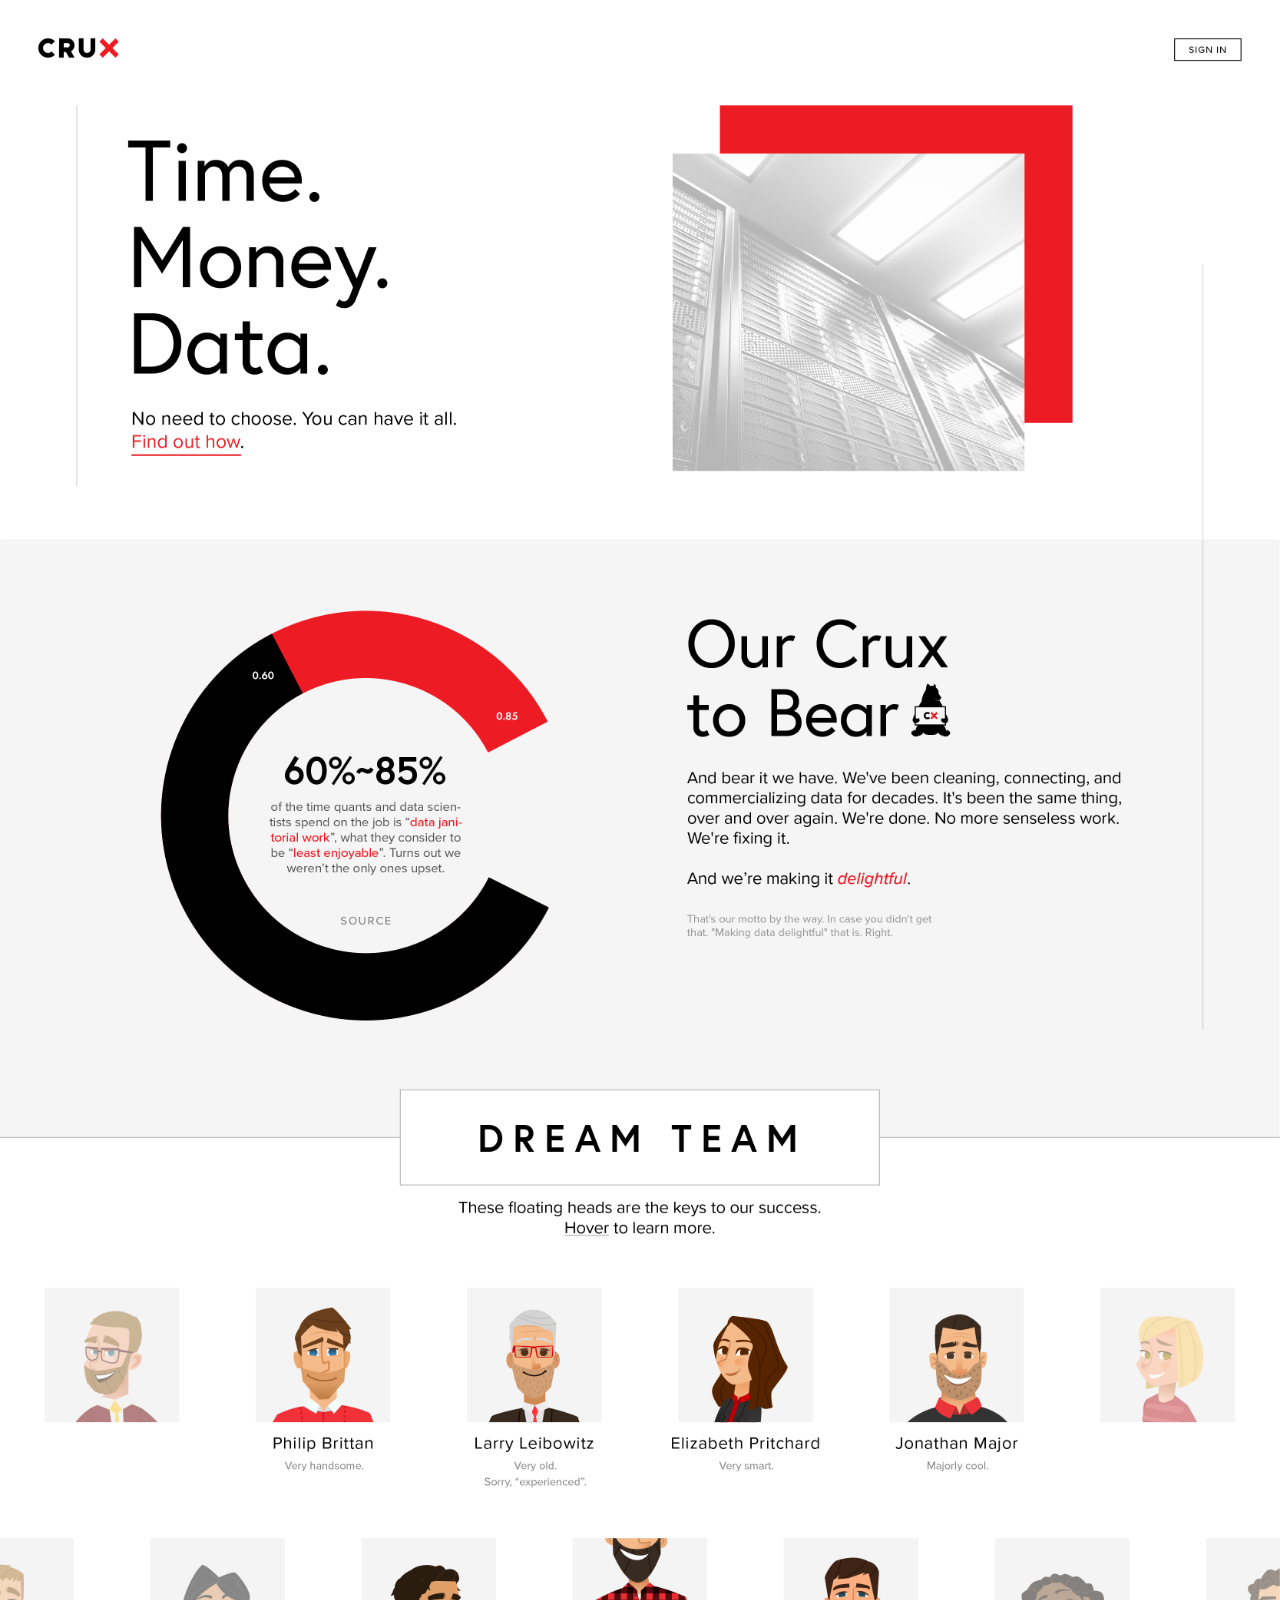
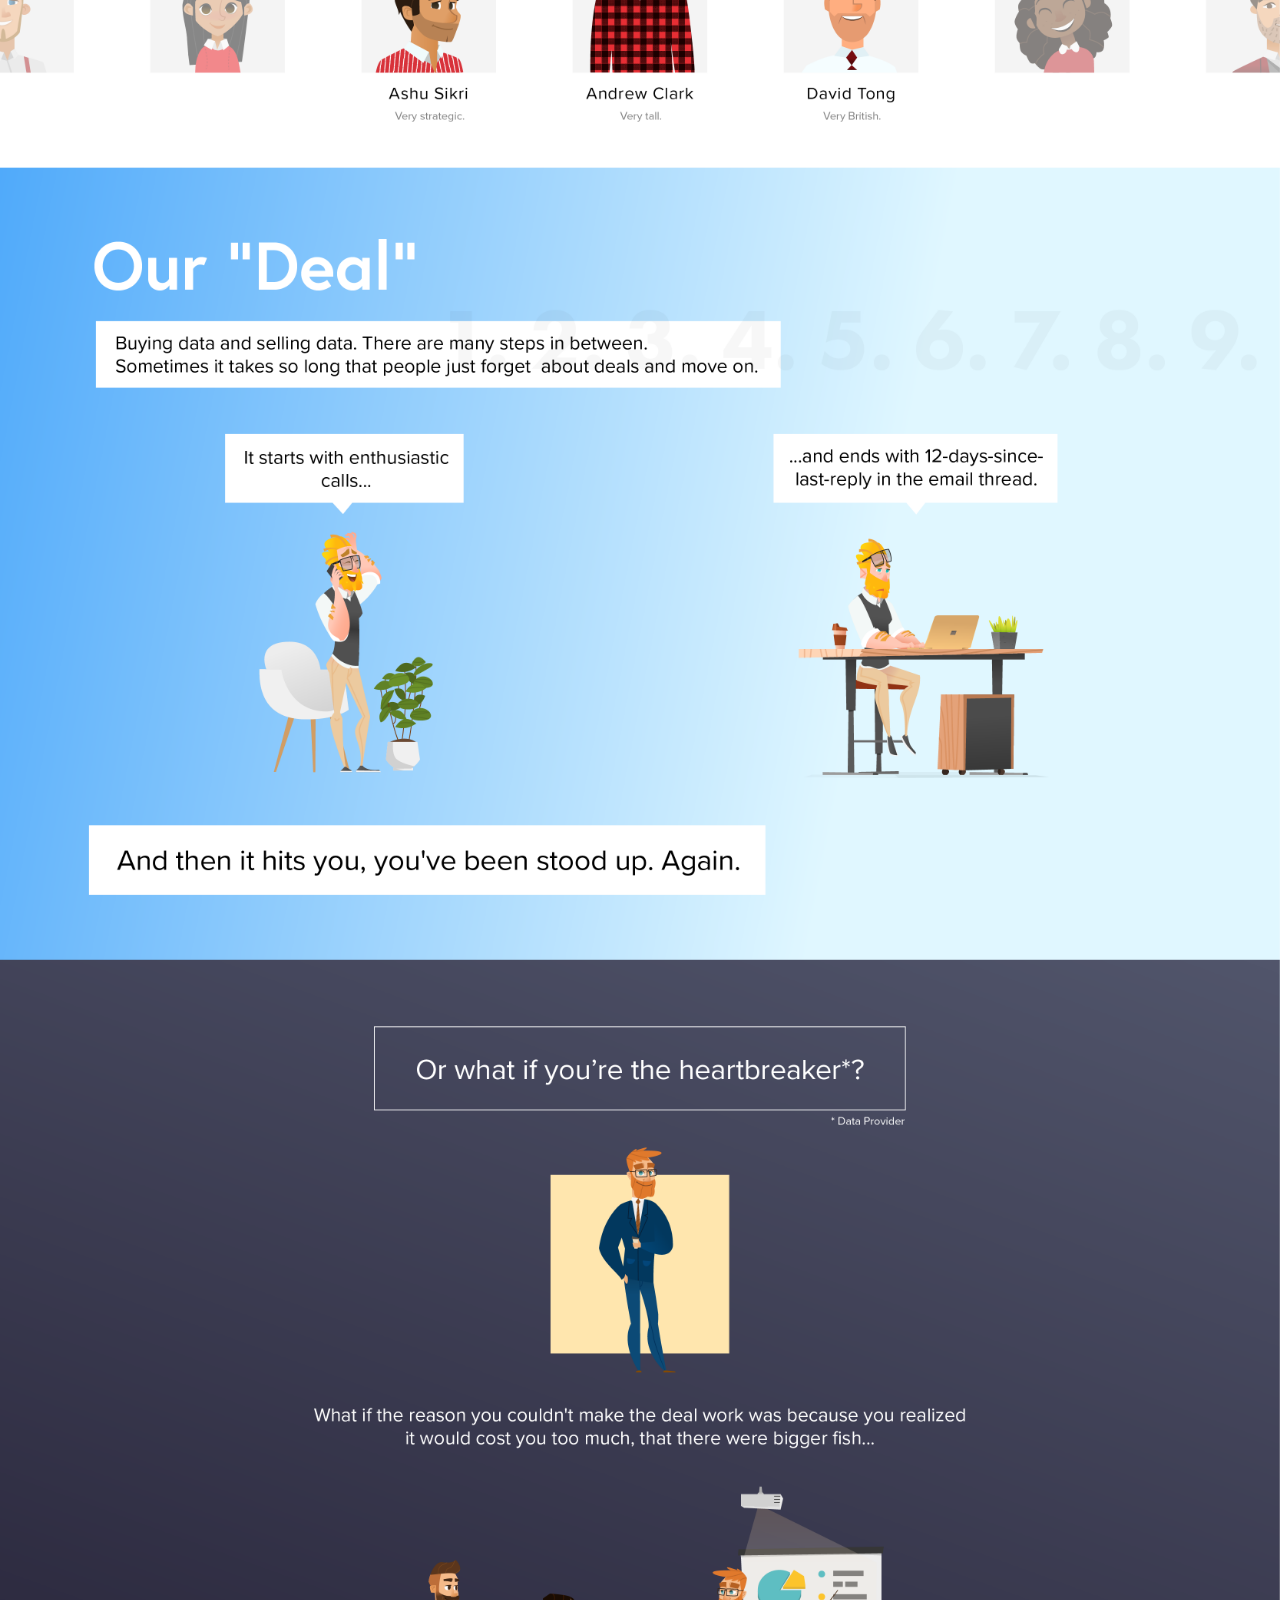
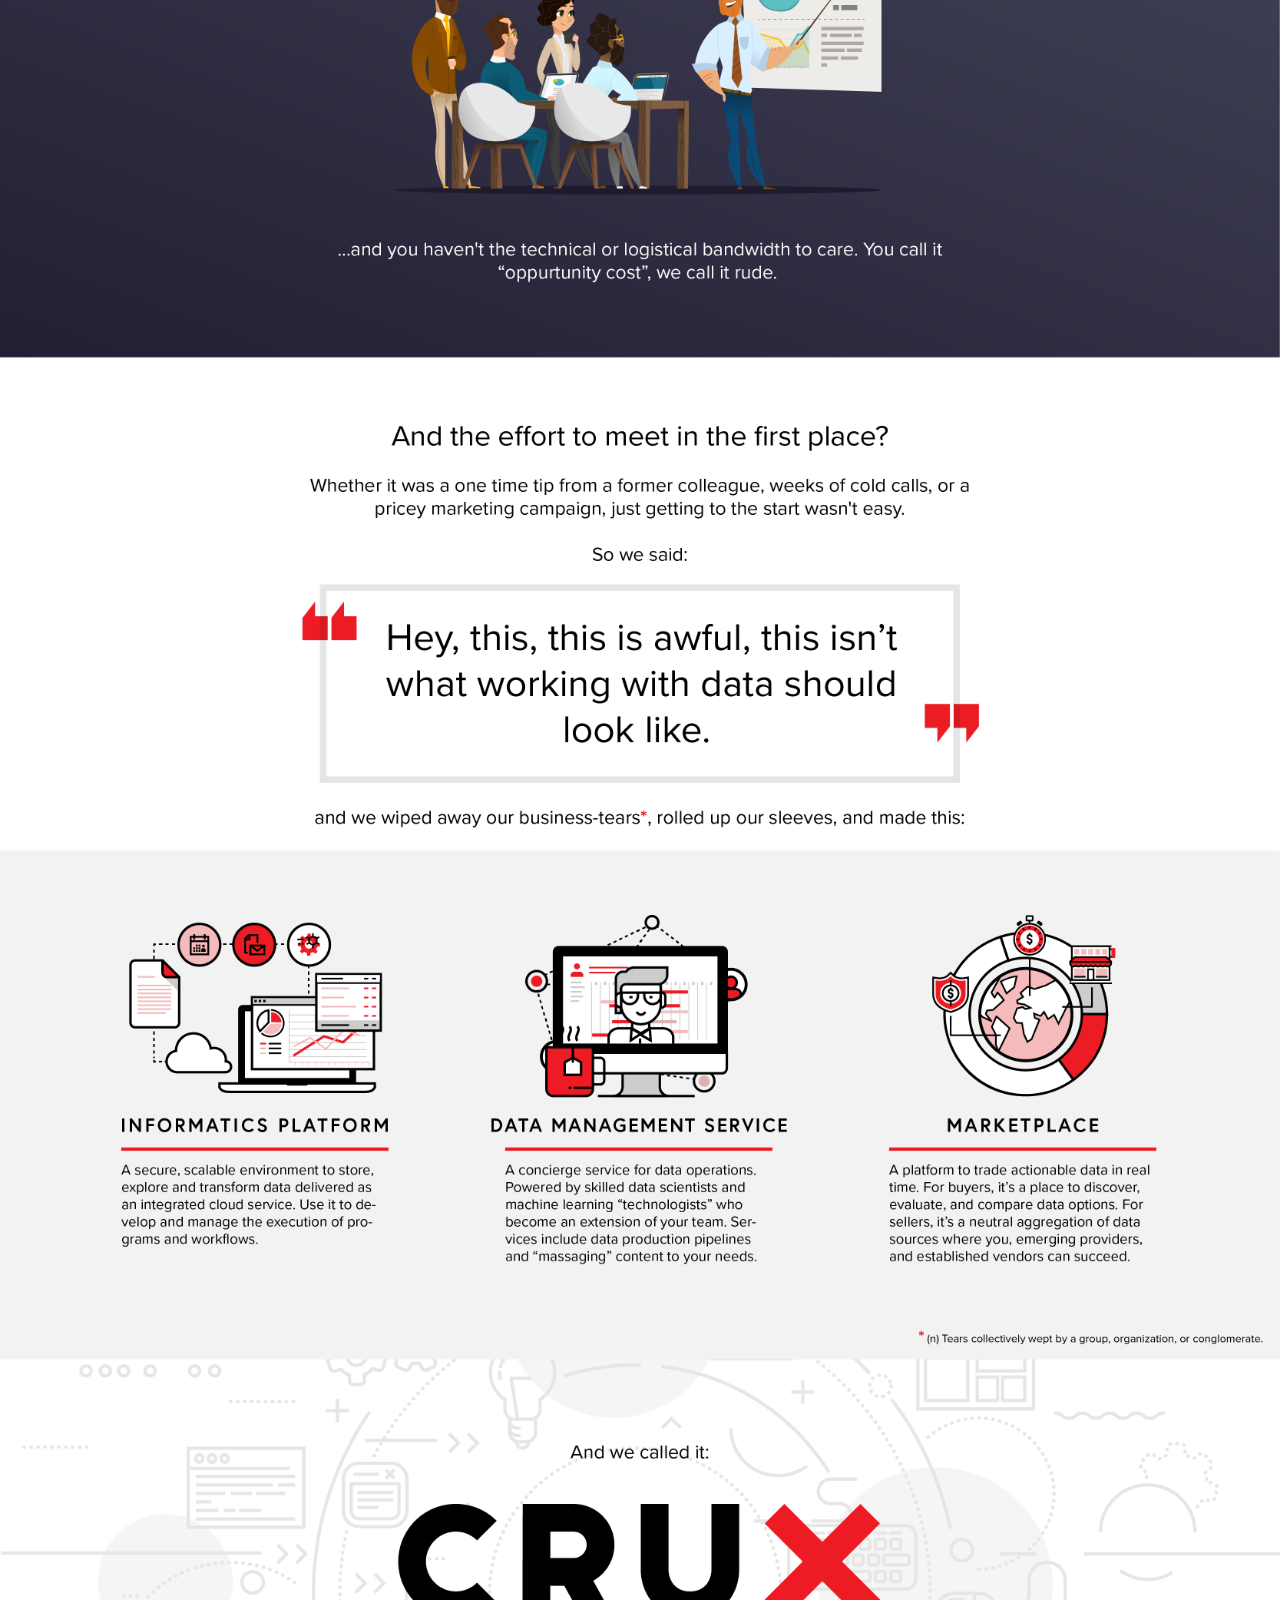
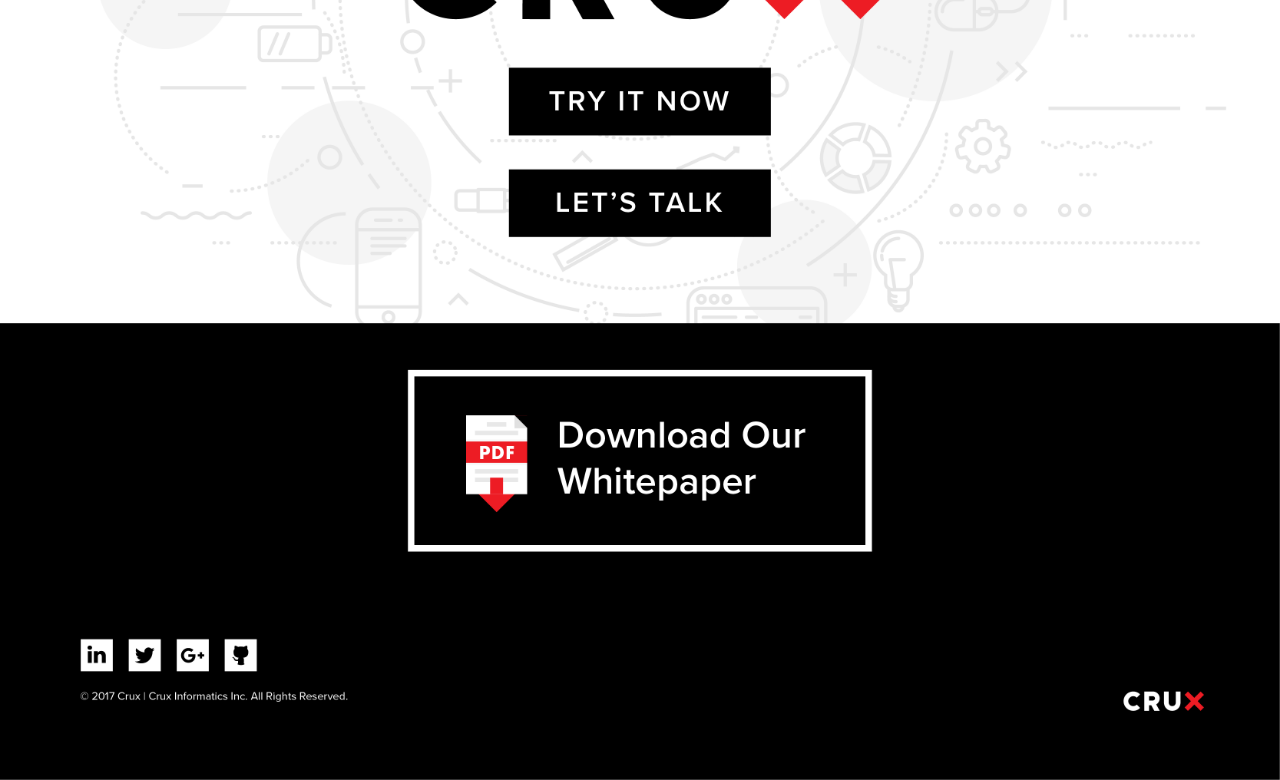
==== image-preview.html @ 1557953b "Initial commit. Sections A-B." ====
<!DOCTYPE html>
<html lang='en' >
	<head>
		<meta name='viewport' content='width=device-width, initial-scale=1'>
		<meta name='Content-type' content="text/html; charset=UTF-8">
		<meta charset="utf-8"/>

		<title>CRUX</title>

		<link rel='stylesheet' href='assets/css/main.css'>

		<link rel="apple-touch-icon" sizes="180x180" href="assets/img/favicon/apple-touch-icon.png">
		<link rel="icon" type="image/png" href="assets/img/favicon/favicon-32x32.png" sizes="32x32">
		<link rel="icon" type="image/png" href="assets/img/favicon/favicon-16x16.png" sizes="16x16">
		<link rel="manifest" href="assets/img/favicon/manifest.json">
		<link rel="mask-icon" href="assets/img/favicon/safari-pinned-tab.svg" color="#5bbad5">
		<link rel="shortcut icon" href="assets/img/favicon/favicon.ico">
		<meta name="msapplication-config" content="assets/img/favicon/browserconfig.xml">
		<meta name="theme-color" content="#ffffff">
	</head>

	<body>
		<div class='cip-image-preview' >
			<img src='assets/img/mockup-preview.png' />
		</div>
	</body>
</html>
---- assets/css/main.css ----
html{-webkit-tap-highlight-color:transparent;-webkit-text-size-adjust:100%;-ms-text-size-adjust:100%}body{height:100%;line-height:1.42857143;padding:0;width:100%}body *,body *:after,body *:before{-moz-box-sizing:border-box;-webkit-box-sizing:border-box;box-sizing:border-box}.cip-image-preview{height:100%;left:0;position:absolute;top:0;width:100%;background-color:grey}.cip-image-preview img{width:100%;position:absolute;top:0;left:-9999px;right:-9999px;margin:auto}.cip-main{display:-webkit-flex;display:flex;-webkit-flex-direction:column;flex-direction:column;height:100%;left:0;position:absolute;top:0;width:100%}.cip-row{display:-webkit-flex;display:flex;-webkit-flex:0 0 auto;flex:0 0 auto;-webkit-justify-content:center;justify-content:center;position:relative;width:100%}.cip-row-content{max-width:1920px;position:relative;width:100%}.cip-hidden{visibility:hidden}.cip-prefold{background-color:#FFF;z-index:5}.cip-prefold .cip-row-content{padding:48px}.cip-prefold-nav{display:-webkit-flex;display:flex;height:24px;position:relative;width:100%}.cip-prefold-nav-logo{-webkit-flex:0 0 auto;flex:0 0 auto;display:-webkit-flex;display:flex;height:100%;position:relative}.cip-prefold-nav-logo-cru{-webkit-flex:0 0 auto;flex:0 0 auto;position:relative;height:100%}.cip-prefold-nav-logo-x{-webkit-flex:0 0 auto;flex:0 0 auto;height:24px;margin-left:5.5px;margin-top:-.5px;position:relative;width:24px}.cip-prefold-nav-logo-x-1,.cip-prefold-nav-logo-x-2{bottom:-20px;height:28.14px;left:-20px;margin:auto;overflow:hidden;position:absolute;right:-20px;top:-20px;width:5.76px}.cip-prefold-nav-logo-x-1-fill,.cip-prefold-nav-logo-x-1-cover,.cip-prefold-nav-logo-x-2-fill,.cip-prefold-nav-logo-x-2-cover{height:100%;left:0;position:absolute;top:0;width:100%}.cip-prefold-nav-logo-x-1-fill,.cip-prefold-nav-logo-x-2-fill{background-color:#ED1C24;z-index:5}.cip-prefold-nav-logo-x-1-cover,.cip-prefold-nav-logo-x-2-cover{background-color:#000;z-index:6}.cip-prefold-nav-logo-x-1{-moz-transform:rotate(-45deg);-ms-transform:rotate(-45deg);-webkit-transform:rotate(-45deg);transform:rotate(-45deg)}.cip-prefold-nav-logo-x-2{-moz-transform:rotate(45deg);-ms-transform:rotate(45deg);-webkit-transform:rotate(45deg);transform:rotate(45deg)}.cip-prefold-nav-items{-webkit-flex:1 1 auto;flex:1 1 auto;position:relative}.cip-prefold-nav-signin-button{-moz-box-shadow:0 0 0 1px #000;-webkit-box-shadow:0 0 0 1px #000;box-shadow:0 0 0 1px #000;-webkit-flex:0 0 auto;flex:0 0 auto;height:28px;position:relative}.cip-prefold-nav-signin-button-text{-webkit-align-items:center;align-items:center;display:-webkit-flex;display:flex;font-family:'proxima-nova', sans-serif;font-size:12px;font-weight:500;height:100%;letter-spacing:1px;padding:0 16px;z-index:5}.cip-prefold-nav-signin-button-bg{height:100%;left:0;position:absolute;top:0;width:100%;background-color:#ED1C24;opacity:0;z-index:1}.cip-prefold-content{-webkit-align-items:center;align-items:center;padding:0vw 1.5vw;display:-webkit-flex;display:flex;-webkit-flex:1 1 auto;flex:1 1 auto;-webkit-justify-content:center;justify-content:center;height:100%;position:relative}@media screen and (min-width: 1920px){.cip-prefold-content{padding:0px 28.8px}}.cip-prefold-content-wrapper{display:-webkit-flex;display:flex;-webkit-align-items:center;align-items:center;height:30vw;margin-bottom:1.5vw;margin-top:3vw;position:relative;width:100%}@media screen and (min-width: 1920px){.cip-prefold-content-wrapper{height:576px;margin-bottom:28.8px;margin-top:57.6px}}.cip-prefold-left-line,.cip-prefold-right-line{-webkit-flex:0 0 auto;flex:0 0 auto;background-color:rgba(0,0,0,0.2);margin:0 calc(24px + 1.5%);position:relative;width:1px}.cip-prefold-left-line{height:100%}.cip-prefold-right-line{top:14vw;align-self:flex-start;height:calc(49.5vw + 132px)}@media screen and (min-width: 1920px){.cip-prefold-right-line{top:268.8px}}@media screen and (min-width: 1920px){.cip-prefold-right-line{height:1082px}}.cip-prefold-header{-webkit-flex:0 0 auto;flex:0 0 auto;position:relative;width:50%}.cip-prefold-header-main{font-size:6.75vw;margin-bottom:1.5vw;display:-webkit-flex;display:flex;-webkit-flex-direction:column;flex-direction:column;color:#000;font-family:'europa', sans-serif}@media screen and (min-width: 1920px){.cip-prefold-header-main{font-size:129.6px;margin-bottom:28.8px}}.cip-prefold-header-main-a,.cip-prefold-header-main-b,.cip-prefold-header-main-c{display:inline-block;overflow:hidden;position:relative}.cip-prefold-header-main-text{z-index:5}.cip-prefold-header-main-cover{background-color:#000;bottom:0;height:100%;left:0;position:absolute;width:100%;z-index:6}.cip-prefold-header-main-a{width:14.25vw}@media screen and (min-width: 1920px){.cip-prefold-header-main-a{width:273.6px}}.cip-prefold-header-main-a,.cip-prefold-header-main-c{line-height:6.75vw}@media screen and (min-width: 1920px){.cip-prefold-header-main-a,.cip-prefold-header-main-c{line-height:129.6px}}.cip-prefold-header-main-b{line-height:8.75vw;margin:-1vw 0vw;width:19.5vw}@media screen and (min-width: 1920px){.cip-prefold-header-main-b{line-height:168px;margin:-19.2px 0px;width:374.4px}}.cip-prefold-header-main-c{width:15vw}@media screen and (min-width: 1920px){.cip-prefold-header-main-c{width:288px}}.cip-prefold-header-sub{font-size:1.5vw;line-height:1.875vw;margin-bottom:.75vw;font-family:'proxima-nova', sans-serif;position:relative}@media screen and (min-width: 1920px){.cip-prefold-header-sub{font-size:28.8px;line-height:36px;margin-bottom:14.4px}}.cip-prefold-header-sub-message{width:25.5vw;overflow:hidden;position:relative}@media screen and (min-width: 1920px){.cip-prefold-header-sub-message{width:489.6px}}.cip-prefold-header-sub-message-text{color:#000;z-index:5}.cip-prefold-header-sub-message-cover{height:100%;left:0;position:absolute;top:0;width:100%;background-color:#000;z-index:6}.cip-prefold-header-sub-link{display:inline-block;color:#ED1C24;overflow:hidden;position:relative}.cip-prefold-header-sub-link-underline{background-color:#ED1C24;height:2px;position:relative;width:100%}.cip-prefold-header-sub-link-text{z-index:5}.cip-prefold-header-sub-link-cover{height:100%;left:0;position:absolute;top:0;width:100%;background-color:#ED1C24;z-index:6}.cip-prefold-graphic{-webkit-align-items:center;align-items:center;display:-webkit-flex;display:flex;-webkit-flex:0 0 auto;flex:0 0 auto;position:relative;width:50%}.cip-prefold-graphic-content{height:27.25vw;width:31.75vw;top:-.75vw;-webkit-flex:0 0 auto;flex:0 0 auto;margin-left:48px;position:relative}@media screen and (min-width: 1920px){.cip-prefold-graphic-content{height:523.2px;width:609.6px;top:-14.4px}}.cip-prefold-graphic-content-media,.cip-prefold-graphic-content-shadow{height:23.5vw;width:28vw;position:absolute}@media screen and (min-width: 1920px){.cip-prefold-graphic-content-media,.cip-prefold-graphic-content-shadow{height:451.2px;width:537.6px}}.cip-prefold-graphic-content-media-cover,.cip-prefold-graphic-content-shadow-cover{height:100%;left:0;position:absolute;top:0;width:100%}.cip-prefold-graphic-content-media{background-color:#FFF;bottom:0;left:0;overflow:hidden;z-index:5}.cip-prefold-graphic-content-media-video{height:100%;left:-999px;margin:auto;opacity:.2;position:absolute;right:-999px;top:0;z-index:5}.cip-prefold-graphic-content-media-cover{background-color:#000;z-index:6}.cip-prefold-graphic-content-shadow{overflow:hidden;right:0;top:0;z-index:4}.cip-prefold-graphic-content-shadow-fill{height:100%;left:0;position:absolute;top:0;width:100%;background-color:#ED1C24;z-index:5}.cip-prefold-graphic-content-shadow-cover{background-color:#d4161d;z-index:6}.cip-about{background-color:#f5f5f5}.cip-about .cip-row-content{display:-webkit-flex;display:flex;padding:84px 48px}.cip-about-graphic{display:-webkit-flex;display:flex;-webkit-flex:0 0 auto;flex:0 0 auto;-webkit-justify-content:center;justify-content:center;position:relative;width:50%}.cip-about-chart{height:32vw;width:32vw;-webkit-align-items:center;align-items:center;-webkit-justify-content:center;justify-content:center;display:-webkit-flex;display:flex;position:relative}@media screen and (min-width: 1920px){.cip-about-chart{height:614.4px;width:614.4px}}.cip-about-chart-circle{height:100%;left:0;position:absolute;top:0;width:100%;-moz-border-radius:50%;-webkit-border-radius:50%;border-radius:50%;overflow:hidden;z-index:4}.cip-about-chart-label-a,.cip-about-chart-label-b{overflow:hidden;position:absolute;z-index:6}.cip-about-chart-label-a-text,.cip-about-chart-label-b-text{color:#FFF;font-family:'futura-pt', sans-serif;font-size:14px;font-weight:600;text-align:center;z-index:5}.cip-about-chart-label-a-cover,.cip-about-chart-label-b-cover{height:100%;left:0;position:absolute;top:0;width:100%;background-color:#FFF;z-index:6}.cip-about-chart-label-a{top:7.25vw;left:4.125vw}@media screen and (min-width: 1920px){.cip-about-chart-label-a{top:139.2px;left:79.2px}}.cip-about-chart-label-b{top:4.5vw;right:7.25vw}@media screen and (min-width: 1920px){.cip-about-chart-label-b{top:86.4px;right:139.2px}}.cip-about-chart-content{-webkit-align-items:center;align-items:center;-moz-border-radius:50%;-webkit-border-radius:50%;border-radius:50%;display:-webkit-flex;display:flex;-webkit-flex-direction:column;flex-direction:column;height:21.5vw;padding:0vw 3vw;width:21.5vw;background-color:#f5f5f5;overflow:hidden;position:relative;z-index:5}@media screen and (min-width: 1920px){.cip-about-chart-content{height:412.8px;padding:0px 57.6px;width:412.8px}}.cip-about-chart-content-title{font-size:3vw;margin-top:3.75vw;font-family:'europa', sans-serif;font-weight:700;overflow:hidden;position:relative}@media screen and (min-width: 1920px){.cip-about-chart-content-title{font-size:57.6px;margin-top:72px}}.cip-about-chart-content-title-text{z-index:5}.cip-about-chart-content-title-cover{height:100%;left:0;position:absolute;top:0;width:100%;background-color:#ED1C24;z-index:6}.cip-about-chart-content-message{font-size:1vw;margin-top:.375vw;font-family:'proxima-nova', sans-serif;overflow:hidden;position:relative;text-align:center}@media screen and (min-width: 1920px){.cip-about-chart-content-message{font-size:19.2px;margin-top:7.2px}}.cip-about-chart-content-message b{color:#ED1C24;font-weight:500}.cip-about-chart-content-message-text{z-index:5}.cip-about-chart-content-message-cover{height:100%;left:0;position:absolute;top:0;width:100%;background-color:#000;z-index:6}.cip-about-chart-content-source{margin-bottom:3vw;color:#737373;font-family:'proxima-nova', sans-serif;font-size:14px;font-weight:500;letter-spacing:1.25px;margin-top:auto;overflow:hidden;position:relative}@media screen and (min-width: 1920px){.cip-about-chart-content-source{margin-bottom:57.6px}}.cip-about-chart-content-source-text{z-index:5}.cip-about-chart-content-source-cover{height:100%;left:0;position:absolute;top:0;width:100%;background-color:#000;z-index:6}.cip-about-message{-webkit-flex:0 0 auto;flex:0 0 auto;padding:0 48px;position:relative;width:50%}.cip-about-message-header{color:#8c8c8c;font-family:'proxima-nova', sans-serif;font-size:14px;font-weight:500;letter-spacing:1.25px;display:inline-block}.cip-about-message-header-divider{background-color:#ED1C24;height:2px;position:relative;width:100%;margin-bottom:6px}.cip-about-message-title{margin-bottom:1.5vw;position:relative}@media screen and (min-width: 1920px){.cip-about-message-title{margin-bottom:28.8px}}.cip-about-message-title-text{font-size:5.25vw;line-height:5.25vw;color:#000;font-family:'europa', sans-serif}@media screen and (min-width: 1920px){.cip-about-message-title-text{font-size:100.8px;line-height:100.8px}}.cip-about-message-title-bear{height:3.75vw;margin-left:-.5vw;width:3vw;display:inline-block;position:relative;overflow:hidden}@media screen and (min-width: 1920px){.cip-about-message-title-bear{height:72px;margin-left:-9.6px;width:57.6px}}.cip-about-message-title-bear-graphic{bottom:0;height:100%;left:-100px;margin:auto;position:absolute;right:-100px;z-index:5}.cip-about-message-title-bear-cover{height:100%;left:0;position:absolute;top:0;width:100%;background-color:#000;z-index:6}.cip-about-message-content{font-size:1.375vw;width:36.25vw;color:#000;font-family:'proxima-nova', sans-serif}@media screen and (min-width: 1920px){.cip-about-message-content{font-size:26.4px;width:696px}}.cip-about-message-content i{font-weight:500;font-style:italic;color:#ED1C24}.cip-about-message-minor{margin-top:1.5vw;color:#999;font-family:'proxima-nova', sans-serif;font-size:14px}@media screen and (min-width: 1920px){.cip-about-message-minor{margin-top:28.8px}}.cip-team{background-color:#000;height:150%}.cip-team .cip-row-content{-webkit-align-items:center;align-items:center;-webkit-justify-content:center;justify-content:center;display:-webkit-flex;display:flex;-webkit-flex-direction:column;flex-direction:column;height:100%;padding:48px}.cip-team-temp-title{font-family:'europa', sans-serif;color:#FFF;font-size:72px}.cip-team-temp-subtitle{font-family:'proxima-nova', sans-serif;color:#FFF;font-size:24px;text-align:center;max-width:50%}
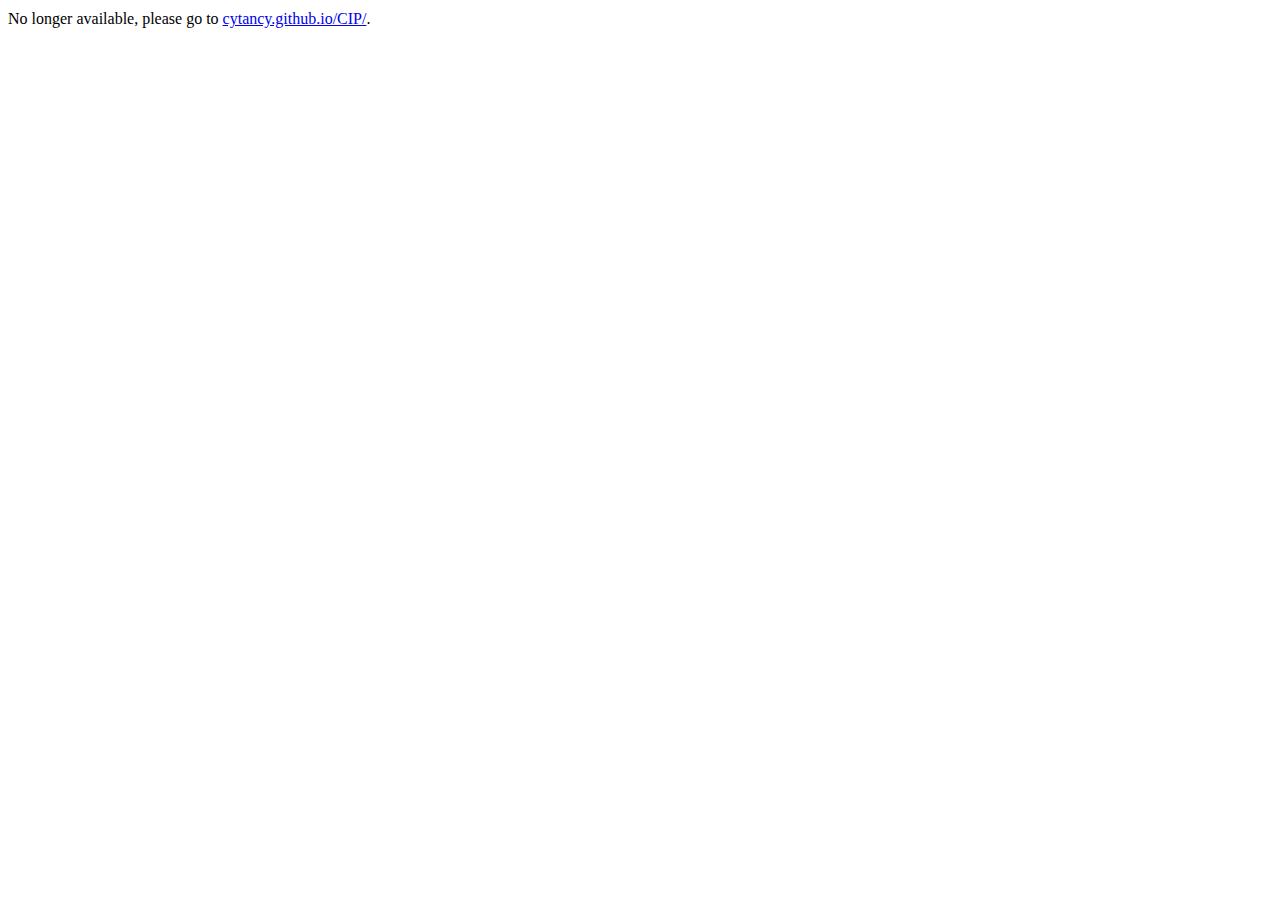
==== commit c19d209d: "almost done" ====
--- a/image-preview.html
+++ b/image-preview.html
@@ -20,8 +20,6 @@
 	</head>
 
 	<body>
-		<div class='cip-image-preview' >
-			<img src='assets/img/mockup-preview.png' />
-		</div>
+		No longer available, please go to <a href='cytancy.github.io/CIP/'>cytancy.github.io/CIP/</a>.
 	</body>
 </html>
--- a/assets/css/main.css
+++ b/assets/css/main.css
@@ -1 +1 @@
-html{-webkit-tap-highlight-color:transparent;-webkit-text-size-adjust:100%;-ms-text-size-adjust:100%}body{height:100%;line-height:1.42857143;padding:0;width:100%}body *,body *:after,body *:before{-moz-box-sizing:border-box;-webkit-box-sizing:border-box;box-sizing:border-box}.cip-image-preview{height:100%;left:0;position:absolute;top:0;width:100%;background-color:grey}.cip-image-preview img{width:100%;position:absolute;top:0;left:-9999px;right:-9999px;margin:auto}.cip-main{display:-webkit-flex;display:flex;-webkit-flex-direction:column;flex-direction:column;height:100%;left:0;position:absolute;top:0;width:100%}.cip-row{display:-webkit-flex;display:flex;-webkit-flex:0 0 auto;flex:0 0 auto;-webkit-justify-content:center;justify-content:center;position:relative;width:100%}.cip-row-content{max-width:1920px;position:relative;width:100%}.cip-hidden{visibility:hidden}.cip-prefold{background-color:#FFF;z-index:5}.cip-prefold .cip-row-content{padding:48px}.cip-prefold-nav{display:-webkit-flex;display:flex;height:24px;position:relative;width:100%}.cip-prefold-nav-logo{-webkit-flex:0 0 auto;flex:0 0 auto;display:-webkit-flex;display:flex;height:100%;position:relative}.cip-prefold-nav-logo-cru{-webkit-flex:0 0 auto;flex:0 0 auto;position:relative;height:100%}.cip-prefold-nav-logo-x{-webkit-flex:0 0 auto;flex:0 0 auto;height:24px;margin-left:5.5px;margin-top:-.5px;position:relative;width:24px}.cip-prefold-nav-logo-x-1,.cip-prefold-nav-logo-x-2{bottom:-20px;height:28.14px;left:-20px;margin:auto;overflow:hidden;position:absolute;right:-20px;top:-20px;width:5.76px}.cip-prefold-nav-logo-x-1-fill,.cip-prefold-nav-logo-x-1-cover,.cip-prefold-nav-logo-x-2-fill,.cip-prefold-nav-logo-x-2-cover{height:100%;left:0;position:absolute;top:0;width:100%}.cip-prefold-nav-logo-x-1-fill,.cip-prefold-nav-logo-x-2-fill{background-color:#ED1C24;z-index:5}.cip-prefold-nav-logo-x-1-cover,.cip-prefold-nav-logo-x-2-cover{background-color:#000;z-index:6}.cip-prefold-nav-logo-x-1{-moz-transform:rotate(-45deg);-ms-transform:rotate(-45deg);-webkit-transform:rotate(-45deg);transform:rotate(-45deg)}.cip-prefold-nav-logo-x-2{-moz-transform:rotate(45deg);-ms-transform:rotate(45deg);-webkit-transform:rotate(45deg);transform:rotate(45deg)}.cip-prefold-nav-items{-webkit-flex:1 1 auto;flex:1 1 auto;position:relative}.cip-prefold-nav-signin-button{-moz-box-shadow:0 0 0 1px #000;-webkit-box-shadow:0 0 0 1px #000;box-shadow:0 0 0 1px #000;-webkit-flex:0 0 auto;flex:0 0 auto;height:28px;position:relative}.cip-prefold-nav-signin-button-text{-webkit-align-items:center;align-items:center;display:-webkit-flex;display:flex;font-family:'proxima-nova', sans-serif;font-size:12px;font-weight:500;height:100%;letter-spacing:1px;padding:0 16px;z-index:5}.cip-prefold-nav-signin-button-bg{height:100%;left:0;position:absolute;top:0;width:100%;background-color:#ED1C24;opacity:0;z-index:1}.cip-prefold-content{-webkit-align-items:center;align-items:center;padding:0vw 1.5vw;display:-webkit-flex;display:flex;-webkit-flex:1 1 auto;flex:1 1 auto;-webkit-justify-content:center;justify-content:center;height:100%;position:relative}@media screen and (min-width: 1920px){.cip-prefold-content{padding:0px 28.8px}}.cip-prefold-content-wrapper{display:-webkit-flex;display:flex;-webkit-align-items:center;align-items:center;height:30vw;margin-bottom:1.5vw;margin-top:3vw;position:relative;width:100%}@media screen and (min-width: 1920px){.cip-prefold-content-wrapper{height:576px;margin-bottom:28.8px;margin-top:57.6px}}.cip-prefold-left-line,.cip-prefold-right-line{-webkit-flex:0 0 auto;flex:0 0 auto;background-color:rgba(0,0,0,0.2);margin:0 calc(24px + 1.5%);position:relative;width:1px}.cip-prefold-left-line{height:100%}.cip-prefold-right-line{top:14vw;align-self:flex-start;height:calc(49.5vw + 132px)}@media screen and (min-width: 1920px){.cip-prefold-right-line{top:268.8px}}@media screen and (min-width: 1920px){.cip-prefold-right-line{height:1082px}}.cip-prefold-header{-webkit-flex:0 0 auto;flex:0 0 auto;position:relative;width:50%}.cip-prefold-header-main{font-size:6.75vw;margin-bottom:1.5vw;display:-webkit-flex;display:flex;-webkit-flex-direction:column;flex-direction:column;color:#000;font-family:'europa', sans-serif}@media screen and (min-width: 1920px){.cip-prefold-header-main{font-size:129.6px;margin-bottom:28.8px}}.cip-prefold-header-main-a,.cip-prefold-header-main-b,.cip-prefold-header-main-c{display:inline-block;overflow:hidden;position:relative}.cip-prefold-header-main-text{z-index:5}.cip-prefold-header-main-cover{background-color:#000;bottom:0;height:100%;left:0;position:absolute;width:100%;z-index:6}.cip-prefold-header-main-a{width:14.25vw}@media screen and (min-width: 1920px){.cip-prefold-header-main-a{width:273.6px}}.cip-prefold-header-main-a,.cip-prefold-header-main-c{line-height:6.75vw}@media screen and (min-width: 1920px){.cip-prefold-header-main-a,.cip-prefold-header-main-c{line-height:129.6px}}.cip-prefold-header-main-b{line-height:8.75vw;margin:-1vw 0vw;width:19.5vw}@media screen and (min-width: 1920px){.cip-prefold-header-main-b{line-height:168px;margin:-19.2px 0px;width:374.4px}}.cip-prefold-header-main-c{width:15vw}@media screen and (min-width: 1920px){.cip-prefold-header-main-c{width:288px}}.cip-prefold-header-sub{font-size:1.5vw;line-height:1.875vw;margin-bottom:.75vw;font-family:'proxima-nova', sans-serif;position:relative}@media screen and (min-width: 1920px){.cip-prefold-header-sub{font-size:28.8px;line-height:36px;margin-bottom:14.4px}}.cip-prefold-header-sub-message{width:25.5vw;overflow:hidden;position:relative}@media screen and (min-width: 1920px){.cip-prefold-header-sub-message{width:489.6px}}.cip-prefold-header-sub-message-text{color:#000;z-index:5}.cip-prefold-header-sub-message-cover{height:100%;left:0;position:absolute;top:0;width:100%;background-color:#000;z-index:6}.cip-prefold-header-sub-link{display:inline-block;color:#ED1C24;overflow:hidden;position:relative}.cip-prefold-header-sub-link-underline{background-color:#ED1C24;height:2px;position:relative;width:100%}.cip-prefold-header-sub-link-text{z-index:5}.cip-prefold-header-sub-link-cover{height:100%;left:0;position:absolute;top:0;width:100%;background-color:#ED1C24;z-index:6}.cip-prefold-graphic{-webkit-align-items:center;align-items:center;display:-webkit-flex;display:flex;-webkit-flex:0 0 auto;flex:0 0 auto;position:relative;width:50%}.cip-prefold-graphic-content{height:27.25vw;width:31.75vw;top:-.75vw;-webkit-flex:0 0 auto;flex:0 0 auto;margin-left:48px;position:relative}@media screen and (min-width: 1920px){.cip-prefold-graphic-content{height:523.2px;width:609.6px;top:-14.4px}}.cip-prefold-graphic-content-media,.cip-prefold-graphic-content-shadow{height:23.5vw;width:28vw;position:absolute}@media screen and (min-width: 1920px){.cip-prefold-graphic-content-media,.cip-prefold-graphic-content-shadow{height:451.2px;width:537.6px}}.cip-prefold-graphic-content-media-cover,.cip-prefold-graphic-content-shadow-cover{height:100%;left:0;position:absolute;top:0;width:100%}.cip-prefold-graphic-content-media{background-color:#FFF;bottom:0;left:0;overflow:hidden;z-index:5}.cip-prefold-graphic-content-media-video{height:100%;left:-999px;margin:auto;opacity:.2;position:absolute;right:-999px;top:0;z-index:5}.cip-prefold-graphic-content-media-cover{background-color:#000;z-index:6}.cip-prefold-graphic-content-shadow{overflow:hidden;right:0;top:0;z-index:4}.cip-prefold-graphic-content-shadow-fill{height:100%;left:0;position:absolute;top:0;width:100%;background-color:#ED1C24;z-index:5}.cip-prefold-graphic-content-shadow-cover{background-color:#d4161d;z-index:6}.cip-about{background-color:#f5f5f5}.cip-about .cip-row-content{display:-webkit-flex;display:flex;padding:84px 48px}.cip-about-graphic{display:-webkit-flex;display:flex;-webkit-flex:0 0 auto;flex:0 0 auto;-webkit-justify-content:center;justify-content:center;position:relative;width:50%}.cip-about-chart{height:32vw;width:32vw;-webkit-align-items:center;align-items:center;-webkit-justify-content:center;justify-content:center;display:-webkit-flex;display:flex;position:relative}@media screen and (min-width: 1920px){.cip-about-chart{height:614.4px;width:614.4px}}.cip-about-chart-circle{height:100%;left:0;position:absolute;top:0;width:100%;-moz-border-radius:50%;-webkit-border-radius:50%;border-radius:50%;overflow:hidden;z-index:4}.cip-about-chart-label-a,.cip-about-chart-label-b{overflow:hidden;position:absolute;z-index:6}.cip-about-chart-label-a-text,.cip-about-chart-label-b-text{color:#FFF;font-family:'futura-pt', sans-serif;font-size:14px;font-weight:600;text-align:center;z-index:5}.cip-about-chart-label-a-cover,.cip-about-chart-label-b-cover{height:100%;left:0;position:absolute;top:0;width:100%;background-color:#FFF;z-index:6}.cip-about-chart-label-a{top:7.25vw;left:4.125vw}@media screen and (min-width: 1920px){.cip-about-chart-label-a{top:139.2px;left:79.2px}}.cip-about-chart-label-b{top:4.5vw;right:7.25vw}@media screen and (min-width: 1920px){.cip-about-chart-label-b{top:86.4px;right:139.2px}}.cip-about-chart-content{-webkit-align-items:center;align-items:center;-moz-border-radius:50%;-webkit-border-radius:50%;border-radius:50%;display:-webkit-flex;display:flex;-webkit-flex-direction:column;flex-direction:column;height:21.5vw;padding:0vw 3vw;width:21.5vw;background-color:#f5f5f5;overflow:hidden;position:relative;z-index:5}@media screen and (min-width: 1920px){.cip-about-chart-content{height:412.8px;padding:0px 57.6px;width:412.8px}}.cip-about-chart-content-title{font-size:3vw;margin-top:3.75vw;font-family:'europa', sans-serif;font-weight:700;overflow:hidden;position:relative}@media screen and (min-width: 1920px){.cip-about-chart-content-title{font-size:57.6px;margin-top:72px}}.cip-about-chart-content-title-text{z-index:5}.cip-about-chart-content-title-cover{height:100%;left:0;position:absolute;top:0;width:100%;background-color:#ED1C24;z-index:6}.cip-about-chart-content-message{font-size:1vw;margin-top:.375vw;font-family:'proxima-nova', sans-serif;overflow:hidden;position:relative;text-align:center}@media screen and (min-width: 1920px){.cip-about-chart-content-message{font-size:19.2px;margin-top:7.2px}}.cip-about-chart-content-message b{color:#ED1C24;font-weight:500}.cip-about-chart-content-message-text{z-index:5}.cip-about-chart-content-message-cover{height:100%;left:0;position:absolute;top:0;width:100%;background-color:#000;z-index:6}.cip-about-chart-content-source{margin-bottom:3vw;color:#737373;font-family:'proxima-nova', sans-serif;font-size:14px;font-weight:500;letter-spacing:1.25px;margin-top:auto;overflow:hidden;position:relative}@media screen and (min-width: 1920px){.cip-about-chart-content-source{margin-bottom:57.6px}}.cip-about-chart-content-source-text{z-index:5}.cip-about-chart-content-source-cover{height:100%;left:0;position:absolute;top:0;width:100%;background-color:#000;z-index:6}.cip-about-message{-webkit-flex:0 0 auto;flex:0 0 auto;padding:0 48px;position:relative;width:50%}.cip-about-message-header{color:#8c8c8c;font-family:'proxima-nova', sans-serif;font-size:14px;font-weight:500;letter-spacing:1.25px;display:inline-block}.cip-about-message-header-divider{background-color:#ED1C24;height:2px;position:relative;width:100%;margin-bottom:6px}.cip-about-message-title{margin-bottom:1.5vw;position:relative}@media screen and (min-width: 1920px){.cip-about-message-title{margin-bottom:28.8px}}.cip-about-message-title-text{font-size:5.25vw;line-height:5.25vw;color:#000;font-family:'europa', sans-serif}@media screen and (min-width: 1920px){.cip-about-message-title-text{font-size:100.8px;line-height:100.8px}}.cip-about-message-title-bear{height:3.75vw;margin-left:-.5vw;width:3vw;display:inline-block;position:relative;overflow:hidden}@media screen and (min-width: 1920px){.cip-about-message-title-bear{height:72px;margin-left:-9.6px;width:57.6px}}.cip-about-message-title-bear-graphic{bottom:0;height:100%;left:-100px;margin:auto;position:absolute;right:-100px;z-index:5}.cip-about-message-title-bear-cover{height:100%;left:0;position:absolute;top:0;width:100%;background-color:#000;z-index:6}.cip-about-message-content{font-size:1.375vw;width:36.25vw;color:#000;font-family:'proxima-nova', sans-serif}@media screen and (min-width: 1920px){.cip-about-message-content{font-size:26.4px;width:696px}}.cip-about-message-content i{font-weight:500;font-style:italic;color:#ED1C24}.cip-about-message-minor{margin-top:1.5vw;color:#999;font-family:'proxima-nova', sans-serif;font-size:14px}@media screen and (min-width: 1920px){.cip-about-message-minor{margin-top:28.8px}}.cip-team{background-color:#000;height:150%}.cip-team .cip-row-content{-webkit-align-items:center;align-items:center;-webkit-justify-content:center;justify-content:center;display:-webkit-flex;display:flex;-webkit-flex-direction:column;flex-direction:column;height:100%;padding:48px}.cip-team-temp-title{font-family:'europa', sans-serif;color:#FFF;font-size:72px}.cip-team-temp-subtitle{font-family:'proxima-nova', sans-serif;color:#FFF;font-size:24px;text-align:center;max-width:50%}
+html{-webkit-tap-highlight-color:transparent;-webkit-text-size-adjust:100%;-ms-text-size-adjust:100%}body{height:100%;line-height:1.42857143;padding:0;width:100%}body *,body *:after,body *:before{-moz-box-sizing:border-box;-webkit-box-sizing:border-box;box-sizing:border-box}.cip-image-preview{height:100%;left:0;position:absolute;top:0;width:100%;background-color:grey}.cip-image-preview img{width:100%;position:absolute;top:0;left:-9999px;right:-9999px;margin:auto}.cip-main{display:-webkit-flex;display:flex;-webkit-flex-direction:column;flex-direction:column;height:100%;left:0;position:absolute;top:0;width:100%}.cip-row{display:-webkit-flex;display:flex;-webkit-flex:0 0 auto;flex:0 0 auto;-webkit-justify-content:center;justify-content:center;position:relative;width:100%}.cip-row-content{max-width:1920px;position:relative;width:100%}.cip-hidden{visibility:hidden}.cip-prefold{background-color:#FFF;z-index:5}.cip-prefold .cip-row-content{padding:48px}.cip-prefold-nav{display:-webkit-flex;display:flex;height:24px;position:relative;width:100%}.cip-prefold-nav-logo{-webkit-flex:0 0 auto;flex:0 0 auto;display:-webkit-flex;display:flex;height:100%;position:relative}.cip-prefold-nav-logo-cru{-webkit-flex:0 0 auto;flex:0 0 auto;position:relative;height:100%}.cip-prefold-nav-logo-x{-webkit-flex:0 0 auto;flex:0 0 auto;height:24px;margin-left:5.5px;margin-top:-.5px;position:relative;width:24px}.cip-prefold-nav-logo-x-1,.cip-prefold-nav-logo-x-2{bottom:-20px;height:28.14px;left:-20px;margin:auto;overflow:hidden;position:absolute;right:-20px;top:-20px;width:5.76px}.cip-prefold-nav-logo-x-1-fill,.cip-prefold-nav-logo-x-1-cover,.cip-prefold-nav-logo-x-2-fill,.cip-prefold-nav-logo-x-2-cover{height:100%;left:0;position:absolute;top:0;width:100%}.cip-prefold-nav-logo-x-1-fill,.cip-prefold-nav-logo-x-2-fill{background-color:#ED1C24;z-index:5}.cip-prefold-nav-logo-x-1-cover,.cip-prefold-nav-logo-x-2-cover{background-color:#000;z-index:6}.cip-prefold-nav-logo-x-1{-moz-transform:rotate(-45deg);-ms-transform:rotate(-45deg);-webkit-transform:rotate(-45deg);transform:rotate(-45deg)}.cip-prefold-nav-logo-x-2{-moz-transform:rotate(45deg);-ms-transform:rotate(45deg);-webkit-transform:rotate(45deg);transform:rotate(45deg)}.cip-prefold-nav-items{-webkit-flex:1 1 auto;flex:1 1 auto;position:relative}.cip-prefold-nav-signin-button{-moz-box-shadow:0 0 0 1px #000;-webkit-box-shadow:0 0 0 1px #000;box-shadow:0 0 0 1px #000;-webkit-flex:0 0 auto;flex:0 0 auto;height:28px;position:relative}.cip-prefold-nav-signin-button-text{-webkit-align-items:center;align-items:center;display:-webkit-flex;display:flex;font-family:'proxima-nova', sans-serif;font-size:12px;font-weight:500;height:100%;letter-spacing:1px;padding:0 16px;z-index:5}.cip-prefold-nav-signin-button-bg{height:100%;left:0;position:absolute;top:0;width:100%;background-color:#ED1C24;opacity:0;z-index:1}.cip-prefold-content{-webkit-align-items:center;align-items:center;padding:0vw 1.5vw;display:-webkit-flex;display:flex;-webkit-flex:1 1 auto;flex:1 1 auto;-webkit-justify-content:center;justify-content:center;height:100%;position:relative}@media screen and (min-width: 1920px){.cip-prefold-content{padding:0px 28.8px}}.cip-prefold-content-wrapper{display:-webkit-flex;display:flex;-webkit-align-items:center;align-items:center;height:30vw;margin-bottom:1.5vw;margin-top:3vw;position:relative;width:100%}@media screen and (min-width: 1920px){.cip-prefold-content-wrapper{height:576px;margin-bottom:28.8px;margin-top:57.6px}}.cip-prefold-left-line,.cip-prefold-right-line{-webkit-flex:0 0 auto;flex:0 0 auto;background-color:rgba(0,0,0,0.2);margin:0 calc(24px + 1.5%);position:relative;width:1px}.cip-prefold-left-line{height:100%}.cip-prefold-right-line{top:14vw;align-self:flex-start;height:calc(49.5vw + 132px)}@media screen and (min-width: 1920px){.cip-prefold-right-line{top:268.8px}}@media screen and (min-width: 1920px){.cip-prefold-right-line{height:1082px}}.cip-prefold-header{-webkit-flex:0 0 auto;flex:0 0 auto;position:relative;width:50%}.cip-prefold-header-main{font-size:6.75vw;margin-bottom:1.5vw;display:-webkit-flex;display:flex;-webkit-flex-direction:column;flex-direction:column;color:#000;font-family:'europa', sans-serif}@media screen and (min-width: 1920px){.cip-prefold-header-main{font-size:129.6px;margin-bottom:28.8px}}.cip-prefold-header-main-a,.cip-prefold-header-main-b,.cip-prefold-header-main-c{display:inline-block;overflow:hidden;position:relative}.cip-prefold-header-main-text{z-index:5}.cip-prefold-header-main-cover{background-color:#000;bottom:0;height:100%;left:0;position:absolute;width:100%;z-index:6}.cip-prefold-header-main-a{width:21.875vw}@media screen and (min-width: 1920px){.cip-prefold-header-main-a{width:420px}}.cip-prefold-header-main-b{width:14.75vw}@media screen and (min-width: 1920px){.cip-prefold-header-main-b{width:283.2px}}.cip-prefold-header-main-c{width:29.375vw}@media screen and (min-width: 1920px){.cip-prefold-header-main-c{width:564px}}.cip-prefold-header-main-a,.cip-prefold-header-main-b,.cip-prefold-header-main-c{line-height:8.75vw;margin:-.95vw 0vw}@media screen and (min-width: 1920px){.cip-prefold-header-main-a,.cip-prefold-header-main-b,.cip-prefold-header-main-c{line-height:168px;margin:-18.24px 0px}}.cip-prefold-header-sub{font-size:1.5vw;line-height:1.875vw;margin-bottom:.75vw;font-family:'proxima-nova', sans-serif;position:relative}@media screen and (min-width: 1920px){.cip-prefold-header-sub{font-size:28.8px;line-height:36px;margin-bottom:14.4px}}.cip-prefold-header-sub-message{width:17.25vw;overflow:hidden;position:relative}@media screen and (min-width: 1920px){.cip-prefold-header-sub-message{width:331.2px}}.cip-prefold-header-sub-message-text{color:#000;white-space:nowrap;z-index:5}.cip-prefold-header-sub-message-cover{height:100%;left:0;position:absolute;top:0;width:100%;background-color:#000;z-index:6}.cip-prefold-header-sub-link{display:inline-block;color:#ED1C24;overflow:hidden;position:relative}.cip-prefold-header-sub-link-underline{background-color:#ED1C24;height:2px;position:relative;width:100%}.cip-prefold-header-sub-link-text{z-index:5}.cip-prefold-header-sub-link-cover{height:100%;left:0;position:absolute;top:0;width:100%;background-color:#ED1C24;z-index:6}.cip-prefold-graphic{-webkit-align-items:center;align-items:center;display:-webkit-flex;display:flex;-webkit-flex:0 0 auto;flex:0 0 auto;position:relative;width:50%}.cip-prefold-graphic-content{height:27.25vw;width:31.75vw;top:-.75vw;-webkit-flex:0 0 auto;flex:0 0 auto;margin-left:48px;position:relative}@media screen and (min-width: 1920px){.cip-prefold-graphic-content{height:523.2px;width:609.6px;top:-14.4px}}.cip-prefold-graphic-content-media,.cip-prefold-graphic-content-shadow{height:23.5vw;width:28vw;position:absolute}@media screen and (min-width: 1920px){.cip-prefold-graphic-content-media,.cip-prefold-graphic-content-shadow{height:451.2px;width:537.6px}}.cip-prefold-graphic-content-media-cover,.cip-prefold-graphic-content-shadow-cover{height:100%;left:0;position:absolute;top:0;width:100%}.cip-prefold-graphic-content-media{background-color:#FFF;bottom:0;left:0;overflow:hidden;z-index:5}.cip-prefold-graphic-content-media-video{height:100%;left:-999px;margin:auto;opacity:.2;position:absolute;right:-999px;top:0;z-index:5}.cip-prefold-graphic-content-media-cover{background-color:#000;z-index:6}.cip-prefold-graphic-content-shadow{overflow:hidden;right:0;top:0;z-index:4}.cip-prefold-graphic-content-shadow-fill{height:100%;left:0;position:absolute;top:0;width:100%;background-color:#ED1C24;z-index:5}.cip-prefold-graphic-content-shadow-cover{background-color:#d4161d;z-index:6}.cip-about{background-color:#f5f5f5}.cip-about .cip-row-content{display:-webkit-flex;display:flex;padding:84px 48px}.cip-about-graphic{display:-webkit-flex;display:flex;-webkit-flex:0 0 auto;flex:0 0 auto;-webkit-justify-content:center;justify-content:center;position:relative;width:50%}.cip-about-chart{height:32vw;width:32vw;-webkit-align-items:center;align-items:center;-webkit-justify-content:center;justify-content:center;display:-webkit-flex;display:flex;position:relative}@media screen and (min-width: 1920px){.cip-about-chart{height:614.4px;width:614.4px}}.cip-about-chart-circle{height:100%;left:0;position:absolute;top:0;width:100%;-moz-border-radius:50%;-webkit-border-radius:50%;border-radius:50%;overflow:hidden;z-index:4}.cip-about-chart-label-a,.cip-about-chart-label-b{overflow:hidden;position:absolute;z-index:6}.cip-about-chart-label-a-text,.cip-about-chart-label-b-text{color:#FFF;font-family:'futura-pt', sans-serif;font-size:14px;font-weight:600;text-align:center;z-index:5}.cip-about-chart-label-a-cover,.cip-about-chart-label-b-cover{height:100%;left:0;position:absolute;top:0;width:100%;background-color:#FFF;z-index:6}.cip-about-chart-label-a{top:7.25vw;left:4.125vw}@media screen and (min-width: 1920px){.cip-about-chart-label-a{top:139.2px;left:79.2px}}.cip-about-chart-label-b{top:4.5vw;right:7.25vw}@media screen and (min-width: 1920px){.cip-about-chart-label-b{top:86.4px;right:139.2px}}.cip-about-chart-content{-webkit-align-items:center;align-items:center;-moz-border-radius:50%;-webkit-border-radius:50%;border-radius:50%;display:-webkit-flex;display:flex;-webkit-flex-direction:column;flex-direction:column;height:21.5vw;padding:0vw 3vw;width:21.5vw;background-color:#f5f5f5;overflow:hidden;position:relative;z-index:5}@media screen and (min-width: 1920px){.cip-about-chart-content{height:412.8px;padding:0px 57.6px;width:412.8px}}.cip-about-chart-content-title{font-size:3vw;margin-top:3.75vw;font-family:'europa', sans-serif;font-weight:700;overflow:hidden;position:relative}@media screen and (min-width: 1920px){.cip-about-chart-content-title{font-size:57.6px;margin-top:72px}}.cip-about-chart-content-title-text{z-index:5}.cip-about-chart-content-title-cover{height:100%;left:0;position:absolute;top:0;width:100%;background-color:#ED1C24;z-index:6}.cip-about-chart-content-message{font-size:1vw;margin-top:.375vw;font-family:'proxima-nova', sans-serif;overflow:hidden;position:relative;text-align:center}@media screen and (min-width: 1920px){.cip-about-chart-content-message{font-size:19.2px;margin-top:7.2px}}.cip-about-chart-content-message b{color:#ED1C24;font-weight:500}.cip-about-chart-content-message-text{z-index:5}.cip-about-chart-content-message-cover{height:100%;left:0;position:absolute;top:0;width:100%;background-color:#000;z-index:6}.cip-about-chart-content-source{margin-bottom:3vw;color:#737373;font-family:'proxima-nova', sans-serif;font-size:14px;font-weight:500;letter-spacing:1.25px;margin-top:auto;overflow:hidden;position:relative}@media screen and (min-width: 1920px){.cip-about-chart-content-source{margin-bottom:57.6px}}.cip-about-chart-content-source-text{z-index:5}.cip-about-chart-content-source-cover{height:100%;left:0;position:absolute;top:0;width:100%;background-color:#000;z-index:6}.cip-about-message{-webkit-flex:0 0 auto;flex:0 0 auto;padding:0 48px;position:relative;width:50%}.cip-about-message-header{color:#8c8c8c;font-family:'proxima-nova', sans-serif;font-size:14px;font-weight:500;letter-spacing:1.25px;display:inline-block}.cip-about-message-header-divider{background-color:#ED1C24;height:2px;position:relative;width:100%;margin-bottom:6px}.cip-about-message-title{margin-bottom:1.5vw;position:relative}@media screen and (min-width: 1920px){.cip-about-message-title{margin-bottom:28.8px}}.cip-about-message-title-text{font-size:5.25vw;line-height:5.25vw;color:#000;font-family:'europa', sans-serif}@media screen and (min-width: 1920px){.cip-about-message-title-text{font-size:100.8px;line-height:100.8px}}.cip-about-message-title-bear{height:3.75vw;margin-left:-.5vw;width:3vw;display:inline-block;position:relative;overflow:hidden}@media screen and (min-width: 1920px){.cip-about-message-title-bear{height:72px;margin-left:-9.6px;width:57.6px}}.cip-about-message-title-bear-graphic{bottom:0;height:100%;left:-100px;margin:auto;position:absolute;right:-100px;z-index:5}.cip-about-message-title-bear-cover{height:100%;left:0;position:absolute;top:0;width:100%;background-color:#000;z-index:6}.cip-about-message-content{font-size:1.375vw;width:36.25vw;color:#000;font-family:'proxima-nova', sans-serif}@media screen and (min-width: 1920px){.cip-about-message-content{font-size:26.4px;width:696px}}.cip-about-message-content i{font-weight:500;font-style:italic;color:#ED1C24}.cip-about-message-minor{margin-top:1.5vw;color:#999;font-family:'proxima-nova', sans-serif;font-size:14px}@media screen and (min-width: 1920px){.cip-about-message-minor{margin-top:28.8px}}.cip-team{-webkit-align-items:center;align-items:center;-webkit-flex-direction:column;flex-direction:column;background-color:#FFF;overflow-x:hidden;overflow-y:visible}.cip-team .cip-row-content{padding-bottom:4.5vw;-webkit-flex-direction:column;flex-direction:column;-webkit-align-items:center;align-items:center;-webkit-justify-content:center;justify-content:center;display:-webkit-flex;display:flex}@media screen and (min-width: 1920px){.cip-team .cip-row-content{padding-bottom:86.4px}}.cip-team-header{height:7.5vw;-webkit-flex:0 0 auto;flex:0 0 auto;position:relative;width:100%}@media screen and (min-width: 1920px){.cip-team-header{height:144px}}.cip-team-header-half-bg{background-color:#f5f5f5;height:50%;left:0;position:absolute;top:0;width:100%;z-index:4}.cip-team-header-lines{height:100%;pointer-events:none;position:absolute;top:0;width:100%;z-index:6;left:0}.cip-team-header-lines polyline{fill:none;stroke-width:1px;stroke:#B3B3B3}.cip-team-header-title{font-size:3vw;letter-spacing:.75vw;-webkit-align-items:center;align-items:center;-webkit-justify-content:center;justify-content:center;display:-webkit-flex;display:flex;background-color:#FFF;font-family:'europa', sans-serif;font-weight:700;height:100%;left:0;margin:auto;position:absolute;right:0;top:0;width:37.5%;z-index:5}@media screen and (min-width: 1920px){.cip-team-header-title{font-size:57.6px;letter-spacing:14.4px}}.cip-team-message{font-size:1.3125vw;margin-top:.75vw;font-family:'proxima-nova', sans-serif;text-align:center}@media screen and (min-width: 1920px){.cip-team-message{font-size:25.2px;margin-top:14.4px}}.cip-team-message span{position:relative}.cip-team-message span:after{background-color:#000;bottom:0;content:"";height:1px;left:0;position:absolute;width:100%}.cip-team-portrait-row{-webkit-align-items:center;align-items:center;height:15.375vw;margin-top:3.75vw;display:-webkit-flex;display:flex;-webkit-justify-content:center;justify-content:center;width:200%}@media screen and (min-width: 1920px){.cip-team-portrait-row{height:295.2px;margin-top:72px}}.cip-team-portrait-item{-webkit-align-items:center;align-items:center;margin:0vw 3vw;width:10.5vw;display:-webkit-flex;display:flex;-webkit-flex-direction:column;flex-direction:column;height:100%}@media screen and (min-width: 1920px){.cip-team-portrait-item{margin:0px 57.6px;width:201.6px}}.cip-team-portrait-item-faded .cip-team-portrait-item-visual-image{opacity:.5}.cip-team-portrait-item-visual{height:10.5vw;-webkit-flex:0 0 auto;flex:0 0 auto;background-color:#F4F4F4;overflow:hidden;position:relative;width:100%}@media screen and (min-width: 1920px){.cip-team-portrait-item-visual{height:201.6px}}.cip-team-portrait-item-visual-image{height:100%;left:0;position:absolute;top:0;width:100%;z-index:5}.cip-team-portrait-item-visual-cover{height:100%;left:0;position:absolute;top:0;width:100%;z-index:6}.cip-team-portrait-item-name{font-size:1.3125vw;letter-spacing:.03125vw;margin-top:.75vw;-webkit-flex:0 0 auto;flex:0 0 auto;display:-webkit-flex;display:flex;-webkit-justify-content:center;justify-content:center;font-family:'proxima-nova', sans-serif;white-space:nowrap}@media screen and (min-width: 1920px){.cip-team-portrait-item-name{font-size:25.2px;letter-spacing:.6px;margin-top:14.4px}}.cip-team-portrait-item-descriptor{font-size:.875vw;-webkit-flex:0 0 auto;flex:0 0 auto;color:#808080;font-family:'proxima-nova', sans-serif;text-align:center}@media screen and (min-width: 1920px){.cip-team-portrait-item-descriptor{font-size:16.8px}}.cip-team-portrait-item:nth-child(even) .cip-team-portrait-item-visual-cover{background-color:#ED1C24}.cip-team-portrait-item:nth-child(odd) .cip-team-portrait-item-visual-cover{background-color:#000}.cip-consumer{background-image:url('[data-uri]');background-size:100%;background-image:-moz-linear-gradient(349deg, #74b8fb 0%,#e1f5fe 62.18%);background-image:-webkit-linear-gradient(349deg, #74b8fb 0%,#e1f5fe 62.18%);background-image:linear-gradient(101deg, #74b8fb 0%,#e1f5fe 62.18%);overflow-x:hidden;overflow-y:visible}.cip-consumer .cip-row-content{padding:3.75vw 7.5vw;display:-webkit-flex;display:flex;-webkit-flex-direction:column;flex-direction:column}@media screen and (min-width: 1920px){.cip-consumer .cip-row-content{padding:72px 144px}}.cip-consumer-title{-webkit-align-self:flex-start;align-self:flex-start;font-size:5.25vw;-webkit-flex:0 0 auto;flex:0 0 auto;color:#FFF;font-family:'europa', sans-serif;font-weight:700;position:relative}@media screen and (min-width: 1920px){.cip-consumer-title{font-size:100.8px}}.cip-consumer-message-a{margin-top:.75vw;-webkit-flex:0 0 auto;flex:0 0 auto;position:relative}@media screen and (min-width: 1920px){.cip-consumer-message-a{margin-top:14.4px}}.cip-consumer-message-a-text{font-size:1.5vw;width:55.5vw;padding:.75vw 1.5vw;background-color:#FFF;font-family:'proxima-nova', sans-serif;color:#000;position:relative;z-index:5}@media screen and (min-width: 1920px){.cip-consumer-message-a-text{font-size:28.8px;width:1065.6px;padding:14.4px 28.8px}}.cip-consumer-message-a-numbers{font-size:6.75vw;left:29.25vw;top:-3.75vw;color:rgba(0,0,0,0.03);font-family:'futura-pt', sans-serif;font-weight:700;position:absolute;white-space:nowrap;z-index:7}@media screen and (min-width: 1920px){.cip-consumer-message-a-numbers{font-size:129.6px;left:561.6px;top:-72px}}.cip-consumer-message-row{margin:3.75vw 0vw;padding:0vw 1.5vw;display:-webkit-flex;display:flex;-webkit-flex:0 0 auto;flex:0 0 auto;-webkit-justify-content:space-around;justify-content:space-around;position:relative;width:100%}@media screen and (min-width: 1920px){.cip-consumer-message-row{margin:72px 0px;padding:0px 28.8px}}.cip-consumer-message-b,.cip-consumer-message-c{-webkit-align-items:center;align-items:center;display:-webkit-flex;display:flex;-webkit-flex-direction:column;flex-direction:column;-webkit-flex:0 0 auto;flex:0 0 auto;height:100%;overflow:hidden;position:relative;z-index:5}.cip-consumer-message-b-bubble,.cip-consumer-message-c-bubble{-webkit-align-items:center;align-items:center;margin-bottom:1.5vw;display:-webkit-flex;display:flex;-webkit-flex:0 0 auto;flex:0 0 auto;-webkit-flex-direction:column;flex-direction:column;position:relative;z-index:7}@media screen and (min-width: 1920px){.cip-consumer-message-b-bubble,.cip-consumer-message-c-bubble{margin-bottom:28.8px}}.cip-consumer-message-b-bubble-text,.cip-consumer-message-c-bubble-text{font-size:1.5vw;padding:.75vw 1.5vw;background-color:#FFF;color:#000;font-family:'proxima-nova', sans-serif;position:relative;text-align:center}@media screen and (min-width: 1920px){.cip-consumer-message-b-bubble-text,.cip-consumer-message-c-bubble-text{font-size:28.8px;padding:14.4px 28.8px}}.cip-consumer-message-b-bubble-triangle,.cip-consumer-message-c-bubble-triangle{width:1.75vw;position:relative}@media screen and (min-width: 1920px){.cip-consumer-message-b-bubble-triangle,.cip-consumer-message-c-bubble-triangle{width:33.6px}}.cip-consumer-message-b-visual,.cip-consumer-message-c-visual{-webkit-flex:0 0 auto;flex:0 0 auto;margin-top:auto;overflow:hidden;position:relative;z-index:5}.cip-consumer-message-b-visual-graphic,.cip-consumer-message-c-visual-graphic{height:18.75vw;position:relative;z-index:5}@media screen and (min-width: 1920px){.cip-consumer-message-b-visual-graphic,.cip-consumer-message-c-visual-graphic{height:360px}}.cip-consumer-message-b-visual-cover,.cip-consumer-message-c-visual-cover{height:100%;left:0;position:absolute;top:0;width:100%;background-color:#FFF;z-index:6}.cip-consumer-message-b-cover,.cip-consumer-message-c-cover{height:100%;left:0;position:absolute;top:0;width:100%;background-color:#FFF;z-index:6}.cip-consumer-message-b{margin:0vw 1.5vw}@media screen and (min-width: 1920px){.cip-consumer-message-b{margin:0px 28.8px}}.cip-consumer-message-d{margin-bottom:.75vw}@media screen and (min-width: 1920px){.cip-consumer-message-d{margin-bottom:14.4px}}.cip-consumer-message-d-text{font-size:2.25vw;padding:1.125vw 2.25vw;background-color:#FFF;font-family:'proxima-nova', sans-serif;color:#000;position:relative;display:inline-block;z-index:5}@media screen and (min-width: 1920px){.cip-consumer-message-d-text{font-size:43.2px;padding:21.6px 43.2px}}.cip-producer{background-image:url('[data-uri]');background-size:100%;background-image:-moz-linear-gradient(250deg, #51556b 0%,#221e33 100%);background-image:-webkit-linear-gradient(250deg, #51556b 0%,#221e33 100%);background-image:linear-gradient(200deg, #51556b 0%,#221e33 100%);overflow-x:hidden;overflow-y:visible}.cip-producer .cip-row-content{padding:4.5vw 6vw;-webkit-align-items:center;align-items:center;display:-webkit-flex;display:flex;-webkit-flex-direction:column;flex-direction:column}@media screen and (min-width: 1920px){.cip-producer .cip-row-content{padding:86.4px 115.2px}}.cip-producer-header{display:-webkit-flex;display:flex;-webkit-flex-direction:column;flex-direction:column;display:inline-block}.cip-producer-header-text{font-size:2.25vw;padding:1.5vw 3vw;border:1px solid #FFF;color:#000;color:#FFF;font-family:'proxima-nova', sans-serif;position:relative;white-space:nowrap}@media screen and (min-width: 1920px){.cip-producer-header-text{font-size:43.2px;padding:28.8px 57.6px}}.cip-producer-header-footnote{-webkit-flex:0 0 auto;flex:0 0 auto;color:#FFF;font-family:'proxima-nova', sans-serif;font-size:14px;margin-top:6px;position:relative;text-align:right}.cip-producer-header-footnote span{font-size:21px;font-weight:700;line-height:12px;top:2px}.cip-producer-visual-a,.cip-producer-visual-b{-webkit-flex:0 0 auto;flex:0 0 auto;overflow:hidden;position:relative}.cip-producer-visual-a-content,.cip-producer-visual-b-content{height:100%;position:relative;width:100%;z-index:5}.cip-producer-visual-a-cover,.cip-producer-visual-b-cover{height:100%;left:0;position:absolute;top:0;width:100%;background-color:#FFE6AE;z-index:6}.cip-producer-visual-a{height:18vw;margin:1.5vw 0vw;width:13.5vw}@media screen and (min-width: 1920px){.cip-producer-visual-a{height:345.6px;margin:28.8px 0px;width:259.2px}}.cip-producer-visual-a-graphic{left:1vw;height:100%;margin:auto;position:absolute;right:0;top:0;z-index:5}@media screen and (min-width: 1920px){.cip-producer-visual-a-graphic{left:19.2px}}.cip-producer-visual-a-bg-box{height:13.5vw;background-color:#FFE6AE;bottom:0;left:0;margin:auto;position:absolute;top:0;width:100%;z-index:4}@media screen and (min-width: 1920px){.cip-producer-visual-a-bg-box{height:259.2px}}.cip-producer-visual-b{height:24vw;margin:1.5vw 0vw}@media screen and (min-width: 1920px){.cip-producer-visual-b{height:460.8px;margin:28.8px 0px}}.cip-producer-visual-b-graphic{height:100%;position:relative}.cip-producer-message-a,.cip-producer-message-b{margin:.75vw 0vw;-webkit-flex:0 0 auto;flex:0 0 auto;display:inline-block;position:relative}@media screen and (min-width: 1920px){.cip-producer-message-a,.cip-producer-message-b{margin:14.4px 0px}}.cip-producer-message-a-text,.cip-producer-message-b-text{font-size:1.5vw;color:#FFF;font-family:'proxima-nova', sans-serif;text-align:center}@media screen and (min-width: 1920px){.cip-producer-message-a-text,.cip-producer-message-b-text{font-size:28.8px}}.cip-quote{background-color:#FFF}.cip-quote .cip-row-content{-webkit-align-items:center;align-items:center;padding:3vw 4.5vw;display:-webkit-flex;display:flex;-webkit-flex-direction:column;flex-direction:column}@media screen and (min-width: 1920px){.cip-quote .cip-row-content{padding:57.6px 86.4px}}.cip-quote-header{font-size:2.25vw;font-family:'proxima-nova', sans-serif;color:#000}@media screen and (min-width: 1920px){.cip-quote-header{font-size:43.2px}}.cip-quote-message-a,.cip-quote-message-b,.cip-quote-message-c{font-size:1.5vw;color:#000;font-family:'proxima-nova', sans-serif;text-align:center}@media screen and (min-width: 1920px){.cip-quote-message-a,.cip-quote-message-b,.cip-quote-message-c{font-size:28.8px}}.cip-quote-message-a{margin:1.5vw 0vw}@media screen and (min-width: 1920px){.cip-quote-message-a{margin:28.8px 0px}}.cip-quote-box{margin:1.5vw 0vw;padding:2.25vw 3.75vw;width:50vw;-webkit-flex:0 0 auto;flex:0 0 auto;position:relative}@media screen and (min-width: 1920px){.cip-quote-box{margin:28.8px 0px;padding:43.2px 72px;width:960px}}.cip-quote-box-border{-moz-box-shadow:inset 0 0 0 8px rgba(0,0,0,0.1);-webkit-box-shadow:inset 0 0 0 8px rgba(0,0,0,0.1);box-shadow:inset 0 0 0 8px rgba(0,0,0,0.1);height:100%;left:0;position:absolute;top:0;width:100%;z-index:4}.cip-quote-box-text{font-size:3vw;color:#000;font-family:'proxima-nova', sans-serif;text-align:center;z-index:5}@media screen and (min-width: 1920px){.cip-quote-box-text{font-size:57.6px}}.cip-quote-box-quote-left,.cip-quote-box-quote-right{height:3vw;position:absolute}@media screen and (min-width: 1920px){.cip-quote-box-quote-left,.cip-quote-box-quote-right{height:57.6px}}.cip-quote-box-quote-left{top:1.5vw;left:-1.5vw}@media screen and (min-width: 1920px){.cip-quote-box-quote-left{top:28.8px;left:-28.8px}}.cip-quote-box-quote-right{bottom:1.5vw;right:-1.5vw;-moz-transform:scale(-1);-ms-transform:scale(-1);-webkit-transform:scale(-1);transform:scale(-1)}@media screen and (min-width: 1920px){.cip-quote-box-quote-right{bottom:28.8px;right:-28.8px}}.cip-features{background-color:#F2F2F2}.cip-features .cip-row-content{-webkit-align-items:flex-start;align-items:flex-start;padding:5.25vw 4.5vw;margin-bottom:.75vw;display:-webkit-flex;display:flex;-webkit-justify-content:center;justify-content:center}@media screen and (min-width: 1920px){.cip-features .cip-row-content{padding:100.8px 86.4px;margin-bottom:14.4px}}.cip-features-item{-webkit-align-items:center;align-items:center;margin:0vw 4.5vw;width:21.25vw;display:-webkit-flex;display:flex;-webkit-flex:0 0 auto;flex:0 0 auto;-webkit-flex-direction:column;flex-direction:column}@media screen and (min-width: 1920px){.cip-features-item{margin:0px 86.4px;width:408px}}.cip-features-item-graphic{height:13.5vw;margin-bottom:.75vw;-webkit-flex:0 0 auto;flex:0 0 auto;position:relative}@media screen and (min-width: 1920px){.cip-features-item-graphic{height:259.2px;margin-bottom:14.4px}}.cip-features-item-title{font-size:1.5vw;letter-spacing:.125vw;margin-bottom:.625vw;-webkit-flex:0 0 auto;flex:0 0 auto;font-family:'europa', sans-serif;font-weight:700;position:relative}@media screen and (min-width: 1920px){.cip-features-item-title{font-size:28.8px;letter-spacing:2.4px;margin-bottom:12px}}.cip-features-item-underline{margin-bottom:.75vw;-webkit-flex:0 0 auto;flex:0 0 auto;background-color:#ED1C24;height:4px;position:relative;width:100%}@media screen and (min-width: 1920px){.cip-features-item-underline{margin-bottom:14.4px}}.cip-features-item-message{font-size:1.125vw;-webkit-flex:0 0 auto;flex:0 0 auto;font-family:'proxima-nova', sans-serif;width:100%;position:relative}@media screen and (min-width: 1920px){.cip-features-item-message{font-size:21.6px}}.cip-cta{background-color:#FFF}.cip-cta .cip-row-content{-webkit-align-items:center;align-items:center;padding:6vw 3vw;display:-webkit-flex;display:flex;-webkit-flex-direction:column;flex-direction:column}@media screen and (min-width: 1920px){.cip-cta .cip-row-content{padding:115.2px 57.6px}}.cip-cta-bg{height:100%;left:0;position:absolute;top:0;width:100%;overflow:hidden;z-index:0}.cip-cta-bg-graphic{left:-55.5vw;right:-60vw;top:-12vw;width:103.5vw;margin:auto;position:absolute}@media screen and (min-width: 1920px){.cip-cta-bg-graphic{left:-1065.6px;right:-1152px;top:-230.4px;width:1987.2px}}.cip-cta-message{font-size:1.5vw;-webkit-flex:0 0 auto;flex:0 0 auto;color:#000;font-family:'proxima-nova', sans-serif;position:relative;z-index:5}@media screen and (min-width: 1920px){.cip-cta-message{font-size:28.8px}}.cip-cta-logo{-webkit-align-items:center;align-items:center;height:9vw;margin:3vw 0vw;display:-webkit-flex;display:flex;-webkit-flex:0 0 auto;flex:0 0 auto;position:relative;z-index:5}@media screen and (min-width: 1920px){.cip-cta-logo{height:172.8px;margin:57.6px 0px}}.cip-cta-logo svg{height:100%}.cip-cta-logo-cru{-webkit-flex:0 0 auto;flex:0 0 auto;position:relative;height:100%}.cip-cta-logo-x{height:9vw;margin-left:2vw;width:9vw;-webkit-flex:0 0 auto;flex:0 0 auto;position:relative}@media screen and (min-width: 1920px){.cip-cta-logo-x{height:172.8px;margin-left:38.4px;width:172.8px}}.cip-cta-logo-x-1,.cip-cta-logo-x-2{height:10.55688vw;width:2.15937vw;bottom:-20px;left:-20px;margin:auto;overflow:hidden;position:absolute;right:-20px;top:-20px}@media screen and (min-width: 1920px){.cip-cta-logo-x-1,.cip-cta-logo-x-2{height:202.692px;width:41.46px}}.cip-cta-logo-x-1-fill,.cip-cta-logo-x-1-cover,.cip-cta-logo-x-2-fill,.cip-cta-logo-x-2-cover{height:100%;left:0;position:absolute;top:0;width:100%}.cip-cta-logo-x-1-fill,.cip-cta-logo-x-2-fill{background-color:#ED1C24;z-index:5}.cip-cta-logo-x-1-cover,.cip-cta-logo-x-2-cover{background-color:#000;z-index:6}.cip-cta-logo-x-1{-moz-transform:rotate(-45deg);-ms-transform:rotate(-45deg);-webkit-transform:rotate(-45deg);transform:rotate(-45deg)}.cip-cta-logo-x-2{-moz-transform:rotate(45deg);-ms-transform:rotate(45deg);-webkit-transform:rotate(45deg);transform:rotate(45deg)}.cip-cta-try-button,.cip-cta-talk-button{width:20.25vw;-webkit-flex:0 0 auto;flex:0 0 auto;overflow:hidden;position:relative;z-index:5}@media screen and (min-width: 1920px){.cip-cta-try-button,.cip-cta-talk-button{width:388.8px}}.cip-cta-try-button-text,.cip-cta-talk-button-text{font-size:2.25vw;padding:1vw 1.5vw;letter-spacing:.1875vw;-webkit-align-items:center;align-items:center;-webkit-justify-content:center;justify-content:center;display:-webkit-flex;display:flex;background-color:#000;color:#FFF;font-family:'proxima-nova', sans-serif;font-weight:600;width:100%;z-index:5}@media screen and (min-width: 1920px){.cip-cta-try-button-text,.cip-cta-talk-button-text{font-size:43.2px;padding:19.2px 28.8px;letter-spacing:3.6px}}.cip-cta-try-button-cover,.cip-cta-talk-button-cover{height:100%;left:0;position:absolute;top:0;width:100%;background-color:#ED1C24;z-index:6}.cip-cta-try-button{margin-top:.75vw;margin-bottom:2.25vw}@media screen and (min-width: 1920px){.cip-cta-try-button{margin-top:14.4px;margin-bottom:43.2px}}.cip-footer{background-color:#000}.cip-footer .cip-row-content{-webkit-align-items:center;align-items:center;padding:3.75vw 6vw;display:-webkit-flex;display:flex;-webkit-flex-direction:column;flex-direction:column}@media screen and (min-width: 1920px){.cip-footer .cip-row-content{padding:72px 115.2px}}.cip-footer-whitepaper{height:14.25vw;margin-bottom:6.75vw;width:36vw;-webkit-flex:0 0 auto;flex:0 0 auto;-webkit-align-items:center;align-items:center;-webkit-justify-content:center;justify-content:center;display:-webkit-flex;display:flex;position:relative}@media screen and (min-width: 1920px){.cip-footer-whitepaper{height:273.6px;margin-bottom:129.6px;width:691.2px}}.cip-footer-whitepaper-box{-moz-box-shadow:inset 0 0 0 8px #FFF;-webkit-box-shadow:inset 0 0 0 8px #FFF;box-shadow:inset 0 0 0 8px #FFF;height:100%;left:0;position:absolute;top:0;width:100%;z-index:4}.cip-footer-whitepaper-icon{height:7.5vw;-webkit-flex:0 0 auto;flex:0 0 auto;position:relative;z-index:5}@media screen and (min-width: 1920px){.cip-footer-whitepaper-icon{height:144px}}.cip-footer-whitepaper-text{font-size:3vw;margin-left:2.25vw;-webkit-flex:0 0 auto;flex:0 0 auto;color:#FFF;font-family:'proxima-nova', sans-serif;font-weight:600;position:relative;z-index:6}@media screen and (min-width: 1920px){.cip-footer-whitepaper-text{font-size:57.6px;margin-left:43.2px}}.cip-footer-social{height:2.625vw;display:-webkit-flex;display:flex;-webkit-flex:0 0 auto;flex:0 0 auto;position:relative;width:100%}@media screen and (min-width: 1920px){.cip-footer-social{height:50.4px}}.cip-footer-social-button{width:2.625vw;margin-right:1.5vw;-webkit-flex:0 0 auto;flex:0 0 auto;height:100%;position:relative}@media screen and (min-width: 1920px){.cip-footer-social-button{width:50.4px;margin-right:28.8px}}.cip-footer-bottom{-webkit-align-items:flex-end;align-items:flex-end;margin-bottom:2.25vw;margin-top:1.5vw;display:-webkit-flex;display:flex;-webkit-flex:0 0 auto;flex:0 0 auto;height:24px;position:relative;width:100%}@media screen and (min-width: 1920px){.cip-footer-bottom{margin-bottom:43.2px;margin-top:28.8px}}.cip-footer-copyright{-webkit-flex:0 0 auto;flex:0 0 auto;color:#FFF;font-family:'proxima-nova';font-size:14px;margin-right:auto;position:relative}.cip-footer-logo{-webkit-flex:0 0 auto;flex:0 0 auto;height:100%;position:relative}
